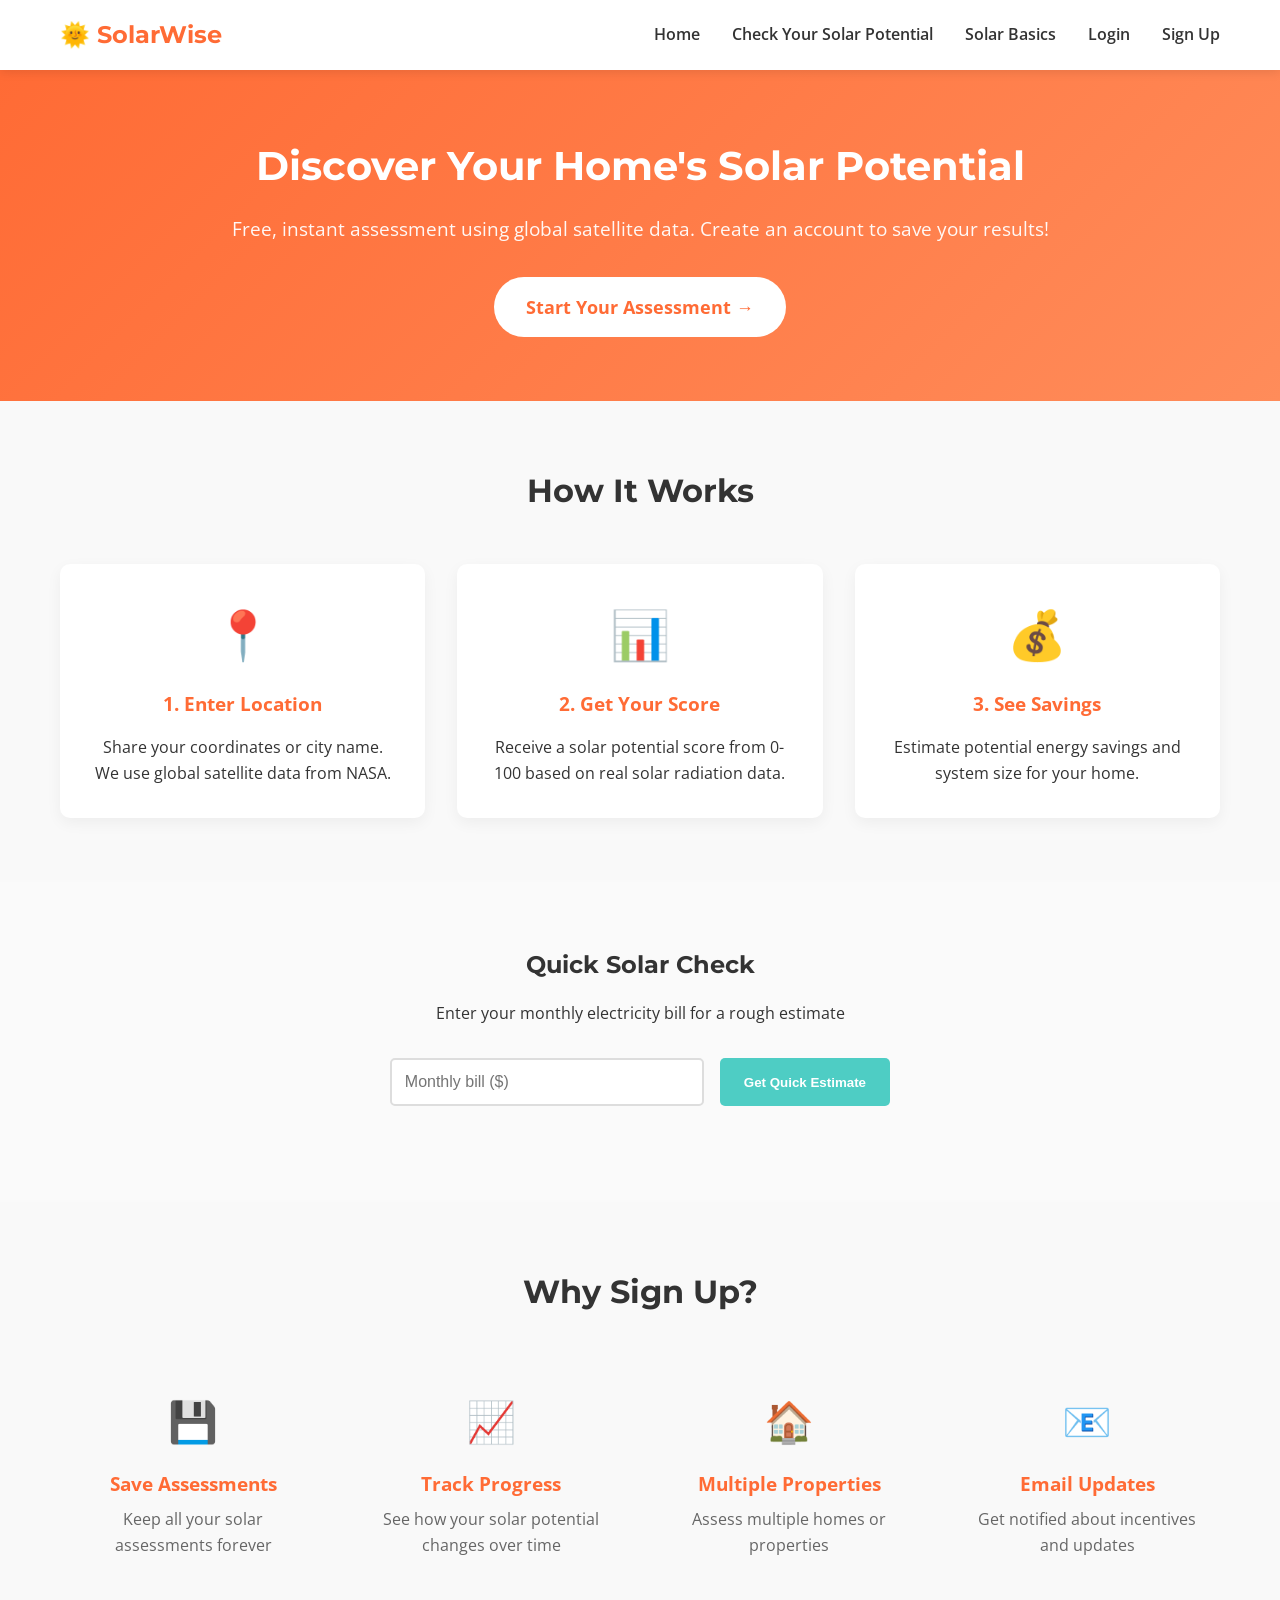
==== frontend/index.html @ cf18c6bc "Initial commit: SolarWise solar assessment platform" ====
<!DOCTYPE html>
<html lang="en">
<head>
    <meta charset="UTF-8">
    <meta name="viewport" content="width=device-width, initial-scale=1.0">
    <title>SolarWise - Solar Energy Education Platform</title>
    <link rel="stylesheet" href="css/style.css">
    <link href="https://fonts.googleapis.com/css2?family=Montserrat:wght@400;600;700&family=Open+Sans:wght@400;600&display=swap" rel="stylesheet">
</head>
<body>
    <nav class="navbar">
        <div class="container">
            <div class="logo">🌞 SolarWise</div>
            <ul class="nav-links" id="navLinks">
                <!-- Will be populated by JavaScript -->
            </ul>
        </div>
    </nav>

    <header class="hero">
        <div class="container">
            <h1>Discover Your Home's Solar Potential</h1>
            <p class="hero-subtitle">Free, instant assessment using global satellite data. Create an account to save your results!</p>
            <a href="assessment.html" class="cta-button">Start Your Assessment →</a>
        </div>
    </header>

    <section class="features">
        <div class="container">
            <h2>How It Works</h2>
            <div class="feature-grid">
                <div class="feature-card">
                    <div class="feature-icon">📍</div>
                    <h3>1. Enter Location</h3>
                    <p>Share your coordinates or city name. We use global satellite data from NASA.</p>
                </div>
                <div class="feature-card">
                    <div class="feature-icon">📊</div>
                    <h3>2. Get Your Score</h3>
                    <p>Receive a solar potential score from 0-100 based on real solar radiation data.</p>
                </div>
                <div class="feature-card">
                    <div class="feature-icon">💰</div>
                    <h3>3. See Savings</h3>
                    <p>Estimate potential energy savings and system size for your home.</p>
                </div>
            </div>
        </div>
    </section>

    <section class="quick-assessment">
        <div class="container">
            <h2>Quick Solar Check</h2>
            <p>Enter your monthly electricity bill for a rough estimate</p>
            <form id="quickForm" class="quick-form">
                <input type="number" id="quickBill" placeholder="Monthly bill ($)" min="0" step="10" required>
                <button type="submit" class="btn-secondary">Get Quick Estimate</button>
            </form>
            <div id="quickResult" class="quick-result" style="display: none;"></div>
        </div>
    </section>

    <section class="benefits">
        <div class="container">
            <h2>Why Sign Up?</h2>
            <div class="benefits-grid">
                <div class="benefit-item">
                    <span class="benefit-icon">💾</span>
                    <h3>Save Assessments</h3>
                    <p>Keep all your solar assessments forever</p>
                </div>
                <div class="benefit-item">
                    <span class="benefit-icon">📈</span>
                    <h3>Track Progress</h3>
                    <p>See how your solar potential changes over time</p>
                </div>
                <div class="benefit-item">
                    <span class="benefit-icon">🏠</span>
                    <h3>Multiple Properties</h3>
                    <p>Assess multiple homes or properties</p>
                </div>
                <div class="benefit-item">
                    <span class="benefit-icon">📧</span>
                    <h3>Email Updates</h3>
                    <p>Get notified about incentives and updates</p>
                </div>
            </div>
        </div>
    </section>

    <script src="js/auth.js"></script>
    <script src="js/app.js"></script>
</body>
</html>
---- frontend/css/style.css ----
* {
    margin: 0;
    padding: 0;
    box-sizing: border-box;
}

body {
    font-family: 'Open Sans', sans-serif;
    line-height: 1.6;
    color: #333;
    background-color: #fafafa;
}

.container {
    max-width: 1200px;
    margin: 0 auto;
    padding: 0 20px;
}

/* Navigation */
.navbar {
    background: white;
    box-shadow: 0 2px 10px rgba(0,0,0,0.1);
    position: sticky;
    top: 0;
    z-index: 100;
}

.navbar .container {
    display: flex;
    justify-content: space-between;
    align-items: center;
    padding: 1rem 20px;
}

.logo {
    font-size: 1.5rem;
    font-weight: 700;
    color: #FF6B35;
    font-family: 'Montserrat', sans-serif;
}

.nav-links {
    display: flex;
    list-style: none;
    gap: 2rem;
}

.nav-links a {
    text-decoration: none;
    color: #333;
    font-weight: 600;
    transition: color 0.3s;
}

.nav-links a:hover {
    color: #FF6B35;
}

/* Hero Section */
.hero {
    background: linear-gradient(135deg, #FF6B35 0%, #FF8C5A 100%);
    color: white;
    padding: 4rem 0;
    text-align: center;
}

.hero h1 {
    font-size: 2.5rem;
    margin-bottom: 1rem;
    font-family: 'Montserrat', sans-serif;
}

.hero-subtitle {
    font-size: 1.2rem;
    margin-bottom: 2rem;
    opacity: 0.95;
}

.cta-button {
    display: inline-block;
    background: white;
    color: #FF6B35;
    padding: 1rem 2rem;
    border-radius: 50px;
    text-decoration: none;
    font-weight: 700;
    font-size: 1.1rem;
    transition: transform 0.3s, box-shadow 0.3s;
}

.cta-button:hover {
    transform: translateY(-2px);
    box-shadow: 0 5px 20px rgba(0,0,0,0.2);
}

/* Features Section */
.features {
    padding: 4rem 0;
    background: #f9f9f9;
}

.features h2 {
    text-align: center;
    margin-bottom: 3rem;
    font-family: 'Montserrat', sans-serif;
    font-size: 2rem;
}

.feature-grid {
    display: grid;
    grid-template-columns: repeat(auto-fit, minmax(300px, 1fr));
    gap: 2rem;
}

.feature-card {
    background: white;
    padding: 2rem;
    border-radius: 10px;
    text-align: center;
    box-shadow: 0 5px 15px rgba(0,0,0,0.05);
    transition: transform 0.3s;
}

.feature-card:hover {
    transform: translateY(-5px);
}

.feature-icon {
    font-size: 3rem;
    margin-bottom: 1rem;
}

.feature-card h3 {
    margin-bottom: 1rem;
    color: #FF6B35;
}

/* Quick Assessment */
.quick-assessment {
    padding: 4rem 0;
    text-align: center;
}

.quick-assessment h2 {
    margin-bottom: 1rem;
    font-family: 'Montserrat', sans-serif;
}

.quick-form {
    max-width: 500px;
    margin: 2rem auto;
    display: flex;
    gap: 1rem;
}

.quick-form input {
    flex: 1;
    padding: 0.8rem;
    border: 2px solid #ddd;
    border-radius: 5px;
    font-size: 1rem;
}

.btn-secondary {
    background: #4ECDC4;
    color: white;
    border: none;
    padding: 0.8rem 1.5rem;
    border-radius: 5px;
    cursor: pointer;
    font-weight: 600;
    transition: background 0.3s;
}

.btn-secondary:hover {
    background: #45b7aa;
}

.quick-result {
    margin-top: 2rem;
    padding: 1.5rem;
    background: #e8f5e9;
    border-radius: 10px;
    display: inline-block;
    max-width: 500px;
    margin-left: auto;
    margin-right: auto;
}

/* Benefits Section */
.benefits {
    padding: 4rem 0;
    background: #f9f9f9;
}

.benefits h2 {
    text-align: center;
    margin-bottom: 3rem;
    font-family: 'Montserrat', sans-serif;
    font-size: 2rem;
}

.benefits-grid {
    display: grid;
    grid-template-columns: repeat(auto-fit, minmax(250px, 1fr));
    gap: 2rem;
}

.benefit-item {
    text-align: center;
    padding: 1.5rem;
}

.benefit-icon {
    font-size: 2.5rem;
    display: block;
    margin-bottom: 1rem;
}

.benefit-item h3 {
    margin-bottom: 0.5rem;
    color: #FF6B35;
}

.benefit-item p {
    color: #666;
}

/* Responsive Design */
@media (max-width: 768px) {
    .nav-links {
        display: none;
    }
    
    .hero h1 {
        font-size: 2rem;
    }
    
    .quick-form {
        flex-direction: column;
    }
    
    .feature-grid {
        grid-template-columns: 1fr;
    }
    
    .benefits-grid {
        grid-template-columns: 1fr;
    }
}
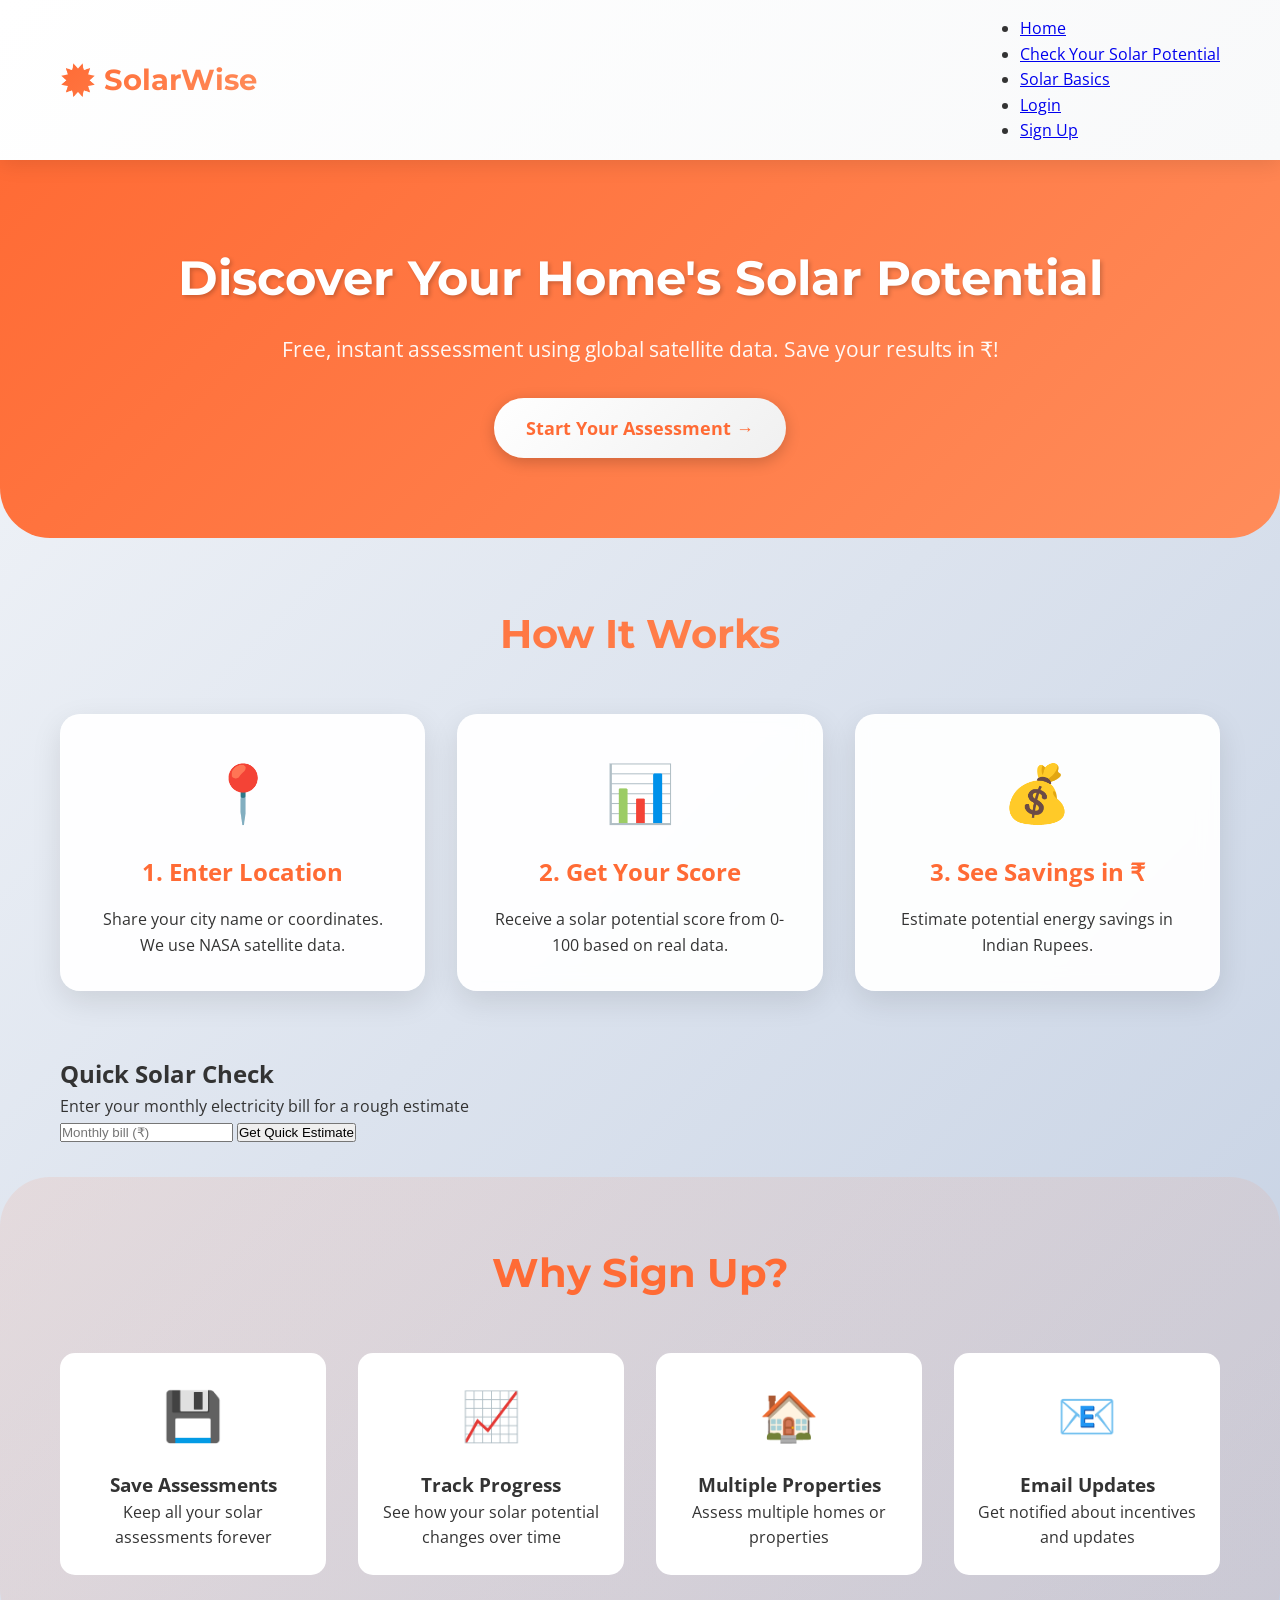
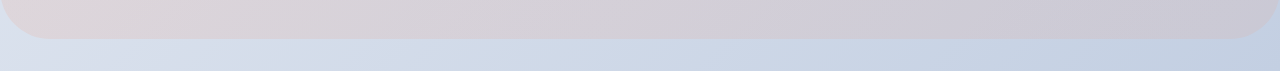
==== commit 4dce4d76: "Enhanced frontend: Added gradients, animations, better icons, dynamic solar basics page, and improve" ====
--- a/frontend/index.html
+++ b/frontend/index.html
@@ -12,7 +12,7 @@
         <div class="container">
             <div class="logo">🌞 SolarWise</div>
             <ul class="nav-links" id="navLinks">
-                <!-- Will be populated by JavaScript -->
+                <!-- Populated by JavaScript -->
             </ul>
         </div>
     </nav>
@@ -20,7 +20,7 @@
     <header class="hero">
         <div class="container">
             <h1>Discover Your Home's Solar Potential</h1>
-            <p class="hero-subtitle">Free, instant assessment using global satellite data. Create an account to save your results!</p>
+            <p class="hero-subtitle">Free, instant assessment using global satellite data. Save your results in ₹!</p>
             <a href="assessment.html" class="cta-button">Start Your Assessment →</a>
         </div>
     </header>
@@ -32,17 +32,17 @@
                 <div class="feature-card">
                     <div class="feature-icon">📍</div>
                     <h3>1. Enter Location</h3>
-                    <p>Share your coordinates or city name. We use global satellite data from NASA.</p>
+                    <p>Share your city name or coordinates. We use NASA satellite data.</p>
                 </div>
                 <div class="feature-card">
                     <div class="feature-icon">📊</div>
                     <h3>2. Get Your Score</h3>
-                    <p>Receive a solar potential score from 0-100 based on real solar radiation data.</p>
+                    <p>Receive a solar potential score from 0-100 based on real data.</p>
                 </div>
                 <div class="feature-card">
                     <div class="feature-icon">💰</div>
-                    <h3>3. See Savings</h3>
-                    <p>Estimate potential energy savings and system size for your home.</p>
+                    <h3>3. See Savings in ₹</h3>
+                    <p>Estimate potential energy savings in Indian Rupees.</p>
                 </div>
             </div>
         </div>
@@ -53,7 +53,7 @@
             <h2>Quick Solar Check</h2>
             <p>Enter your monthly electricity bill for a rough estimate</p>
             <form id="quickForm" class="quick-form">
-                <input type="number" id="quickBill" placeholder="Monthly bill ($)" min="0" step="10" required>
+                <input type="number" id="quickBill" placeholder="Monthly bill (₹)" min="0" step="100" required>
                 <button type="submit" class="btn-secondary">Get Quick Estimate</button>
             </form>
             <div id="quickResult" class="quick-result" style="display: none;"></div>
--- a/frontend/css/style.css
+++ b/frontend/css/style.css
@@ -1,3 +1,5 @@
+/* style.css - Enhanced Version */
+
 * {
     margin: 0;
     padding: 0;
@@ -8,7 +10,8 @@
     font-family: 'Open Sans', sans-serif;
     line-height: 1.6;
     color: #333;
-    background-color: #fafafa;
+    background: linear-gradient(135deg, #f5f7fa 0%, #c3cfe2 100%);
+    min-height: 100vh;
 }
 
 .container {
@@ -17,13 +20,14 @@
     padding: 0 20px;
 }
 
-/* Navigation */
+/* Navigation with gradient */
 .navbar {
-    background: white;
-    box-shadow: 0 2px 10px rgba(0,0,0,0.1);
+    background: linear-gradient(135deg, #ffffff 0%, #f8f9fa 100%);
+    box-shadow: 0 4px 20px rgba(0,0,0,0.1);
     position: sticky;
     top: 0;
     z-index: 100;
+    backdrop-filter: blur(10px);
 }
 
 .navbar .container {
@@ -34,52 +38,49 @@
 }
 
 .logo {
-    font-size: 1.5rem;
+    font-size: 1.8rem;
     font-weight: 700;
-    color: #FF6B35;
+    background: linear-gradient(135deg, #FF6B35 0%, #FF8C5A 100%);
+    -webkit-background-clip: text;
+    background-clip: text;
+    color: transparent;
     font-family: 'Montserrat', sans-serif;
 }
 
-.nav-links {
-    display: flex;
-    list-style: none;
-    gap: 2rem;
-}
-
-.nav-links a {
-    text-decoration: none;
-    color: #333;
-    font-weight: 600;
-    transition: color 0.3s;
-}
-
-.nav-links a:hover {
-    color: #FF6B35;
-}
-
-/* Hero Section */
+/* Hero Section with Animated Gradient */
 .hero {
-    background: linear-gradient(135deg, #FF6B35 0%, #FF8C5A 100%);
+    background: linear-gradient(135deg, #FF6B35 0%, #FF8C5A 50%, #FFB347 100%);
+    background-size: 200% 200%;
+    animation: gradientShift 5s ease infinite;
     color: white;
-    padding: 4rem 0;
-    text-align: center;
+    padding: 5rem 0;
+    text-align: center;
+    border-radius: 0 0 50px 50px;
+}
+
+@keyframes gradientShift {
+    0% { background-position: 0% 50%; }
+    50% { background-position: 100% 50%; }
+    100% { background-position: 0% 50%; }
 }
 
 .hero h1 {
-    font-size: 2.5rem;
+    font-size: 3rem;
     margin-bottom: 1rem;
     font-family: 'Montserrat', sans-serif;
+    text-shadow: 2px 2px 4px rgba(0,0,0,0.2);
 }
 
 .hero-subtitle {
-    font-size: 1.2rem;
+    font-size: 1.3rem;
     margin-bottom: 2rem;
     opacity: 0.95;
 }
 
+/* Button Styles */
 .cta-button {
     display: inline-block;
-    background: white;
+    background: linear-gradient(135deg, #ffffff 0%, #f0f0f0 100%);
     color: #FF6B35;
     padding: 1rem 2rem;
     border-radius: 50px;
@@ -87,24 +88,29 @@
     font-weight: 700;
     font-size: 1.1rem;
     transition: transform 0.3s, box-shadow 0.3s;
+    box-shadow: 0 4px 15px rgba(0,0,0,0.2);
 }
 
 .cta-button:hover {
-    transform: translateY(-2px);
-    box-shadow: 0 5px 20px rgba(0,0,0,0.2);
-}
-
-/* Features Section */
+    transform: translateY(-3px);
+    box-shadow: 0 6px 20px rgba(0,0,0,0.3);
+}
+
+/* Feature Cards with Icons */
 .features {
     padding: 4rem 0;
-    background: #f9f9f9;
+    background: transparent;
 }
 
 .features h2 {
     text-align: center;
     margin-bottom: 3rem;
     font-family: 'Montserrat', sans-serif;
-    font-size: 2rem;
+    font-size: 2.5rem;
+    background: linear-gradient(135deg, #FF6B35 0%, #FF8C5A 100%);
+    -webkit-background-clip: text;
+    background-clip: text;
+    color: transparent;
 }
 
 .feature-grid {
@@ -114,91 +120,53 @@
 }
 
 .feature-card {
-    background: white;
-    padding: 2rem;
-    border-radius: 10px;
-    text-align: center;
-    box-shadow: 0 5px 15px rgba(0,0,0,0.05);
-    transition: transform 0.3s;
+    background: rgba(255, 255, 255, 0.95);
+    backdrop-filter: blur(10px);
+    padding: 2rem;
+    border-radius: 20px;
+    text-align: center;
+    box-shadow: 0 10px 30px rgba(0,0,0,0.1);
+    transition: transform 0.3s, box-shadow 0.3s;
+    border: 1px solid rgba(255,255,255,0.2);
 }
 
 .feature-card:hover {
-    transform: translateY(-5px);
+    transform: translateY(-10px);
+    box-shadow: 0 20px 40px rgba(0,0,0,0.15);
 }
 
 .feature-icon {
-    font-size: 3rem;
-    margin-bottom: 1rem;
+    font-size: 3.5rem;
+    margin-bottom: 1rem;
+    display: inline-block;
+    animation: float 3s ease-in-out infinite;
+}
+
+@keyframes float {
+    0%, 100% { transform: translateY(0); }
+    50% { transform: translateY(-10px); }
 }
 
 .feature-card h3 {
     margin-bottom: 1rem;
     color: #FF6B35;
-}
-
-/* Quick Assessment */
-.quick-assessment {
-    padding: 4rem 0;
-    text-align: center;
-}
-
-.quick-assessment h2 {
-    margin-bottom: 1rem;
-    font-family: 'Montserrat', sans-serif;
-}
-
-.quick-form {
-    max-width: 500px;
-    margin: 2rem auto;
-    display: flex;
-    gap: 1rem;
-}
-
-.quick-form input {
-    flex: 1;
-    padding: 0.8rem;
-    border: 2px solid #ddd;
-    border-radius: 5px;
-    font-size: 1rem;
-}
-
-.btn-secondary {
-    background: #4ECDC4;
-    color: white;
-    border: none;
-    padding: 0.8rem 1.5rem;
-    border-radius: 5px;
-    cursor: pointer;
-    font-weight: 600;
-    transition: background 0.3s;
-}
-
-.btn-secondary:hover {
-    background: #45b7aa;
-}
-
-.quick-result {
-    margin-top: 2rem;
-    padding: 1.5rem;
-    background: #e8f5e9;
-    border-radius: 10px;
-    display: inline-block;
-    max-width: 500px;
-    margin-left: auto;
-    margin-right: auto;
+    font-size: 1.5rem;
 }
 
 /* Benefits Section */
 .benefits {
     padding: 4rem 0;
-    background: #f9f9f9;
+    background: linear-gradient(135deg, rgba(255,107,53,0.1) 0%, rgba(255,140,90,0.1) 100%);
+    border-radius: 50px;
+    margin: 2rem 0;
 }
 
 .benefits h2 {
     text-align: center;
     margin-bottom: 3rem;
     font-family: 'Montserrat', sans-serif;
-    font-size: 2rem;
+    font-size: 2.5rem;
+    color: #FF6B35;
 }
 
 .benefits-grid {
@@ -210,35 +178,66 @@
 .benefit-item {
     text-align: center;
     padding: 1.5rem;
+    background: white;
+    border-radius: 15px;
+    transition: transform 0.3s;
+}
+
+.benefit-item:hover {
+    transform: scale(1.05);
 }
 
 .benefit-icon {
-    font-size: 2.5rem;
+    font-size: 3rem;
     display: block;
     margin-bottom: 1rem;
 }
 
-.benefit-item h3 {
-    margin-bottom: 0.5rem;
-    color: #FF6B35;
-}
-
-.benefit-item p {
-    color: #666;
+/* Assessment Form */
+.assessment-container {
+    max-width: 800px;
+    margin: 3rem auto;
+    padding: 2rem;
+    background: rgba(255, 255, 255, 0.95);
+    border-radius: 20px;
+    box-shadow: 0 20px 60px rgba(0,0,0,0.1);
+    backdrop-filter: blur(10px);
+}
+
+/* Results Page */
+.results-container {
+    max-width: 1000px;
+    margin: 3rem auto;
+    padding: 2rem;
+}
+
+.score-card {
+    background: linear-gradient(135deg, #FF6B35 0%, #FF8C5A 50%, #FFB347 100%);
+    background-size: 200% 200%;
+    animation: gradientShift 5s ease infinite;
+    color: white;
+    padding: 3rem;
+    border-radius: 20px;
+    text-align: center;
+    margin-bottom: 2rem;
+}
+
+.score-number {
+    font-size: 5rem;
+    font-weight: 700;
+    display: block;
+    line-height: 1;
+    text-shadow: 2px 2px 4px rgba(0,0,0,0.2);
 }
 
 /* Responsive Design */
 @media (max-width: 768px) {
-    .nav-links {
-        display: none;
-    }
-    
     .hero h1 {
         font-size: 2rem;
     }
     
-    .quick-form {
-        flex-direction: column;
+    .hero-subtitle {
+        font-size: 1rem;
     }
     
     .feature-grid {
@@ -248,4 +247,92 @@
     .benefits-grid {
         grid-template-columns: 1fr;
     }
+    
+    .score-number {
+        font-size: 3rem;
+    }
+}
+
+/* Loading Animation */
+.spinner {
+    border: 4px solid #f3f3f3;
+    border-top: 4px solid #FF6B35;
+    border-radius: 50%;
+    width: 50px;
+    height: 50px;
+    animation: spin 1s linear infinite;
+    margin: 0 auto 1rem;
+}
+
+@keyframes spin {
+    0% { transform: rotate(0deg); }
+    100% { transform: rotate(360deg); }
+}
+
+/* Auth Pages */
+.auth-container {
+    display: flex;
+    justify-content: center;
+    align-items: center;
+    min-height: calc(100vh - 200px);
+    padding: 2rem;
+    background: linear-gradient(135deg, rgba(255,107,53,0.1) 0%, rgba(255,140,90,0.1) 100%);
+}
+
+.auth-box {
+    max-width: 450px;
+    width: 100%;
+    padding: 2.5rem;
+    background: rgba(255, 255, 255, 0.95);
+    border-radius: 20px;
+    box-shadow: 0 20px 60px rgba(0,0,0,0.1);
+    backdrop-filter: blur(10px);
+}
+
+/* Profile Page */
+.profile-container {
+    max-width: 1200px;
+    margin: 2rem auto;
+    display: grid;
+    grid-template-columns: 300px 1fr;
+    gap: 2rem;
+    padding: 0 20px;
+}
+
+.profile-sidebar {
+    background: linear-gradient(135deg, #ffffff 0%, #f8f9fa 100%);
+    border-radius: 20px;
+    box-shadow: 0 10px 30px rgba(0,0,0,0.1);
+    padding: 2rem;
+    height: fit-content;
+}
+
+.assessment-card {
+    background: linear-gradient(135deg, #ffffff 0%, #f8f9fa 100%);
+    border-left: 5px solid #FF6B35;
+    padding: 1.5rem;
+    margin-bottom: 1rem;
+    border-radius: 10px;
+    transition: transform 0.3s;
+}
+
+.assessment-card:hover {
+    transform: translateX(5px);
+}
+
+/* Delete Account Button */
+.delete-account-btn {
+    background: linear-gradient(135deg, #c62828 0%, #b71c1c 100%);
+    color: white;
+    border: none;
+    padding: 0.8rem 1.5rem;
+    border-radius: 10px;
+    cursor: pointer;
+    font-weight: 600;
+    transition: transform 0.3s, box-shadow 0.3s;
+}
+
+.delete-account-btn:hover {
+    transform: translateY(-2px);
+    box-shadow: 0 5px 15px rgba(198,40,40,0.3);
 }
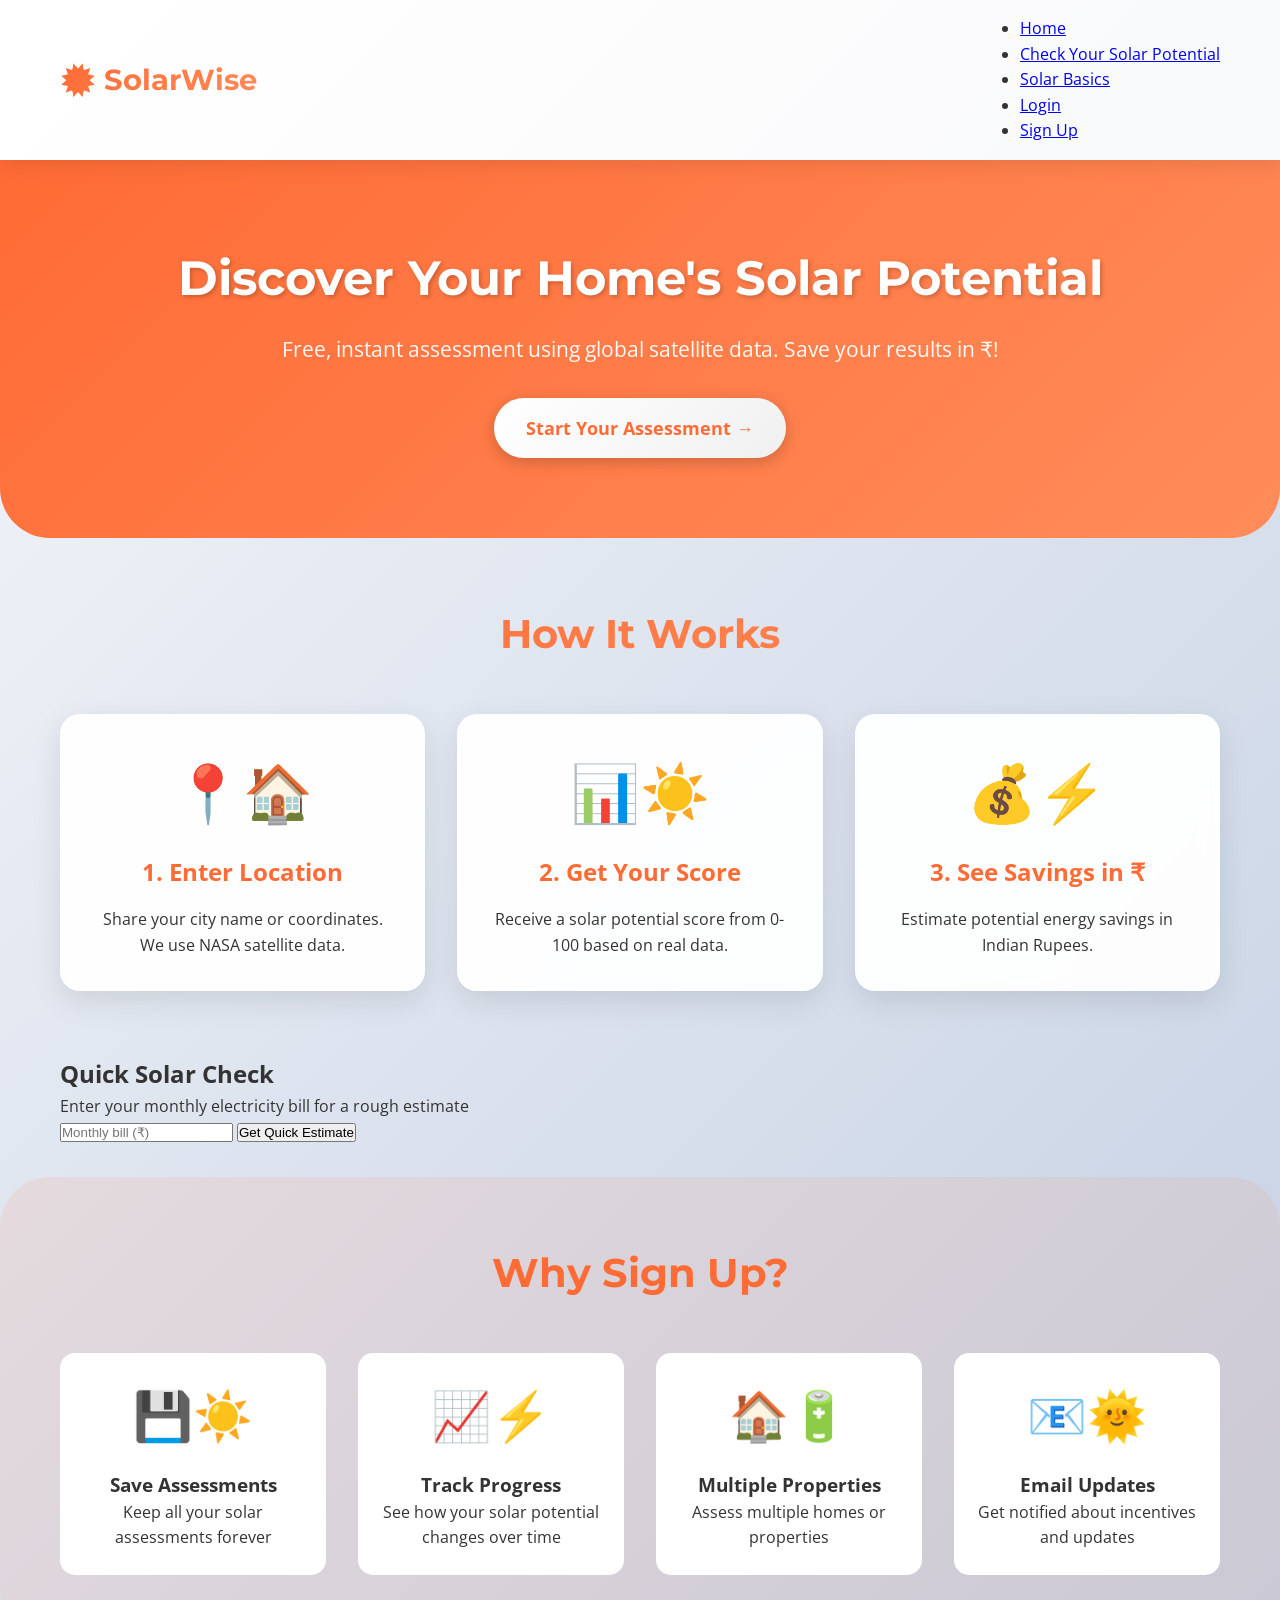
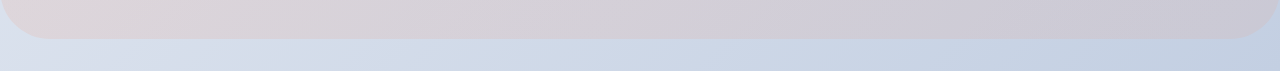
==== commit 54473edd: "Updatated fronend files" ====
--- a/frontend/index.html
+++ b/frontend/index.html
@@ -17,7 +17,7 @@
         </div>
     </nav>
 
-    <header class="hero">
+    <header class="hero" style="background: linear-gradient(135deg, #FF6B35 0%, #FF8C5A 50%, #FFB347 100%); background-size: 200% 200%; animation: gradientShift 6s ease infinite;">
         <div class="container">
             <h1>Discover Your Home's Solar Potential</h1>
             <p class="hero-subtitle">Free, instant assessment using global satellite data. Save your results in ₹!</p>
@@ -29,18 +29,18 @@
         <div class="container">
             <h2>How It Works</h2>
             <div class="feature-grid">
-                <div class="feature-card">
-                    <div class="feature-icon">📍</div>
+                <div class="feature-card" style="animation: float 3s ease-in-out infinite;">
+                    <div class="feature-icon" style="font-size: 3.5rem;">📍🏠</div>
                     <h3>1. Enter Location</h3>
                     <p>Share your city name or coordinates. We use NASA satellite data.</p>
                 </div>
-                <div class="feature-card">
-                    <div class="feature-icon">📊</div>
+                <div class="feature-card" style="animation: float 3s ease-in-out infinite 0.5s both;">
+                    <div class="feature-icon" style="font-size: 3.5rem;">📊☀️</div>
                     <h3>2. Get Your Score</h3>
                     <p>Receive a solar potential score from 0-100 based on real data.</p>
                 </div>
-                <div class="feature-card">
-                    <div class="feature-icon">💰</div>
+                <div class="feature-card" style="animation: float 3s ease-in-out infinite 1s both;">
+                    <div class="feature-icon" style="font-size: 3.5rem;">💰⚡</div>
                     <h3>3. See Savings in ₹</h3>
                     <p>Estimate potential energy savings in Indian Rupees.</p>
                 </div>
@@ -64,23 +64,23 @@
         <div class="container">
             <h2>Why Sign Up?</h2>
             <div class="benefits-grid">
-                <div class="benefit-item">
-                    <span class="benefit-icon">💾</span>
+                <div class="benefit-item" style="transition: transform 0.4s, box-shadow 0.4s;">
+                    <span class="benefit-icon" style="font-size: 3rem;">💾☀️</span>
                     <h3>Save Assessments</h3>
                     <p>Keep all your solar assessments forever</p>
                 </div>
-                <div class="benefit-item">
-                    <span class="benefit-icon">📈</span>
+                <div class="benefit-item" style="transition: transform 0.4s, box-shadow 0.4s;">
+                    <span class="benefit-icon" style="font-size: 3rem;">📈⚡</span>
                     <h3>Track Progress</h3>
                     <p>See how your solar potential changes over time</p>
                 </div>
-                <div class="benefit-item">
-                    <span class="benefit-icon">🏠</span>
+                <div class="benefit-item" style="transition: transform 0.4s, box-shadow 0.4s;">
+                    <span class="benefit-icon" style="font-size: 3rem;">🏠🔋</span>
                     <h3>Multiple Properties</h3>
                     <p>Assess multiple homes or properties</p>
                 </div>
-                <div class="benefit-item">
-                    <span class="benefit-icon">📧</span>
+                <div class="benefit-item" style="transition: transform 0.4s, box-shadow 0.4s;">
+                    <span class="benefit-icon" style="font-size: 3rem;">📧🌞</span>
                     <h3>Email Updates</h3>
                     <p>Get notified about incentives and updates</p>
                 </div>
@@ -88,6 +88,21 @@
         </div>
     </section>
 
+    <style>
+        @keyframes gradientShift {
+            0%, 100% { background-position: 0% 50%; }
+            50% { background-position: 100% 50%; }
+        }
+        @keyframes float {
+            0%, 100% { transform: translateY(0px); }
+            50% { transform: translateY(-10px); }
+        }
+        .feature-card:hover, .benefit-item:hover {
+            transform: translateY(-10px) scale(1.02) !important;
+            box-shadow: 0 20px 40px rgba(255,107,53,0.3) !important;
+        }
+    </style>
+
     <script src="js/auth.js"></script>
     <script src="js/app.js"></script>
 </body>
--- a/frontend/css/style.css
+++ b/frontend/css/style.css
@@ -335,4 +335,41 @@
 .delete-account-btn:hover {
     transform: translateY(-2px);
     box-shadow: 0 5px 15px rgba(198,40,40,0.3);
-}+}
+
+/* Extra Dynamic Touches */
+.quick-form input:focus {
+    outline: none;
+    box-shadow: 0 0 20px rgba(255,107,53,0.4);
+    transform: scale(1.02);
+    transition: all 0.3s;
+}
+
+.component-card::before,
+.system-card::before {
+    content: '';
+    position: absolute;
+    top: 0;
+    left: -100%;
+    width: 100%;
+    height: 100%;
+    background: linear-gradient(90deg, transparent, rgba(255,255,255,0.3), transparent);
+    transition: left 0.5s;
+}
+
+.component-card:hover::before,
+.system-card:hover::before {
+    left: 100%;
+}
+
+/* Pulse for CTAs */
+@keyframes pulseGlow {
+    0%, 100% { box-shadow: 0 0 20px rgba(255,107,53,0.5); }
+    50% { box-shadow: 0 0 40px rgba(255,107,53,0.8); }
+}
+
+.cta-button:active {
+    animation: pulseGlow 0.3s ease;
+}
+
+
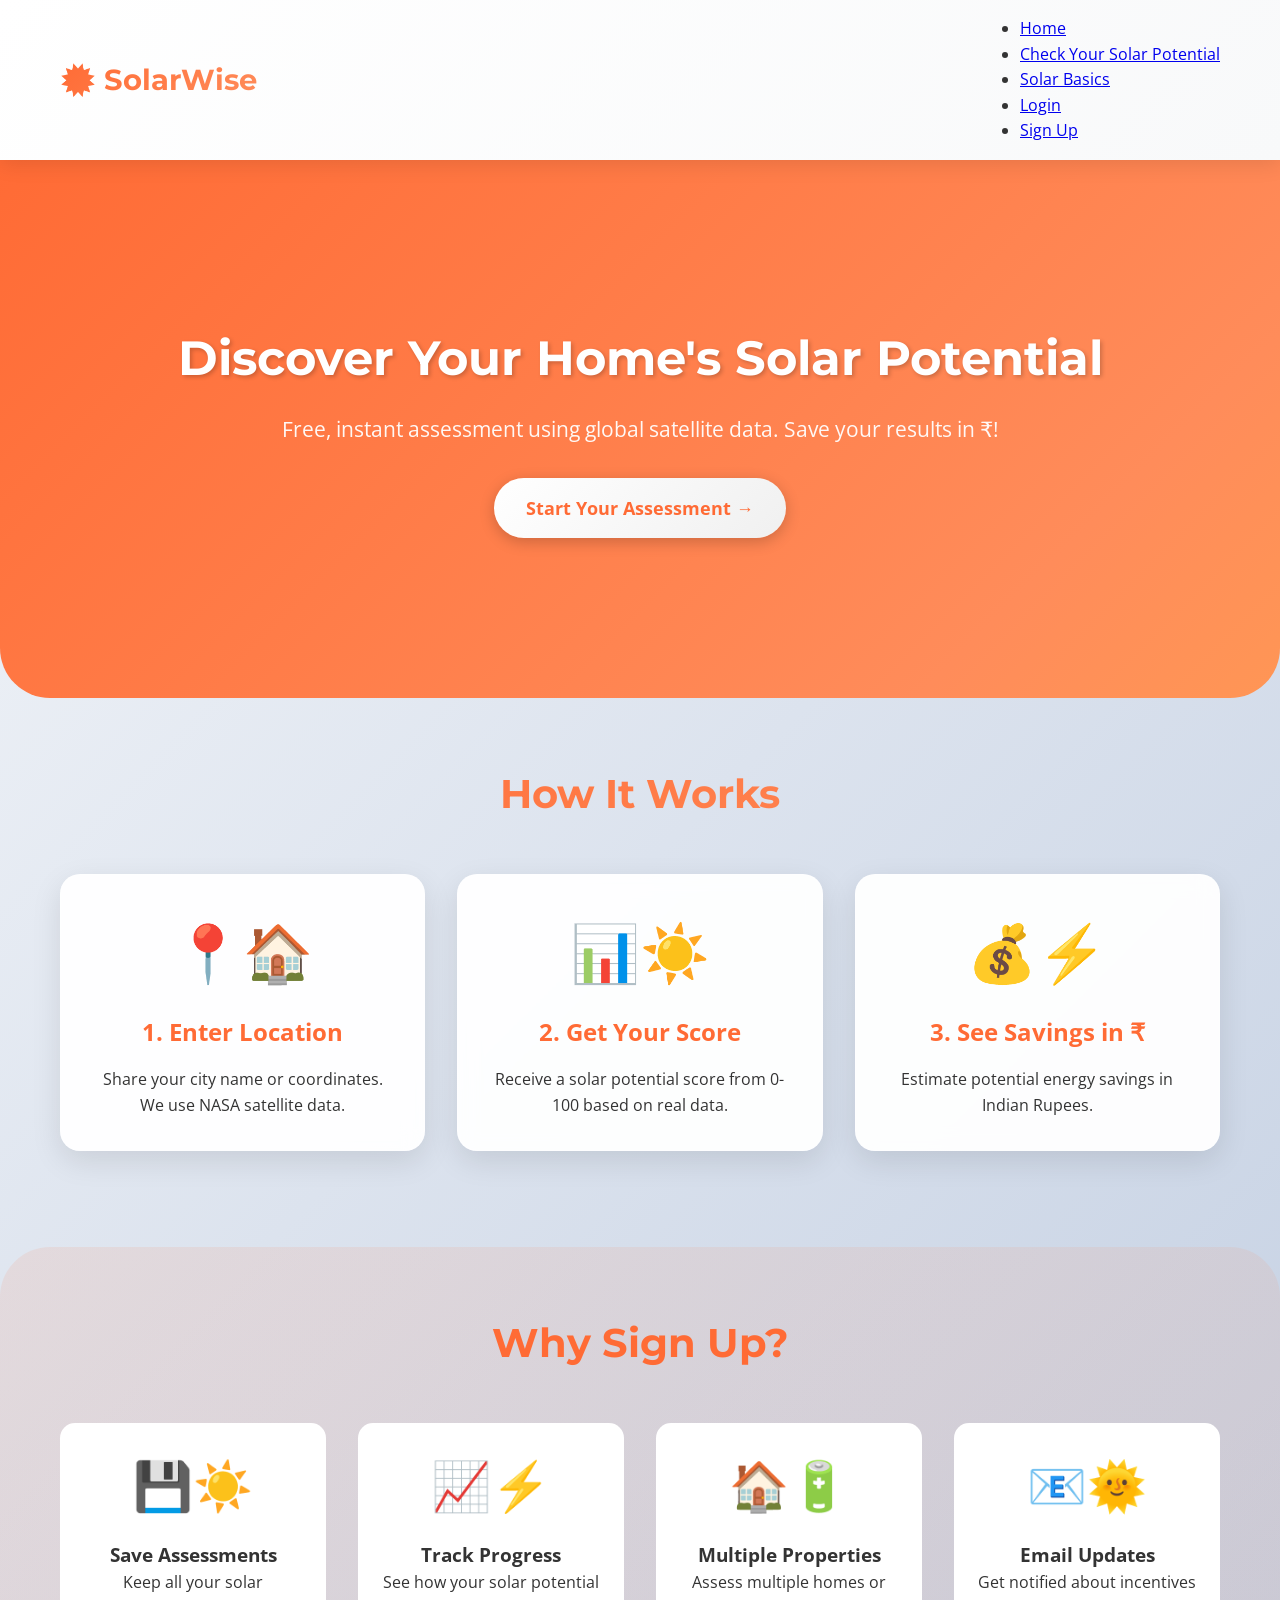
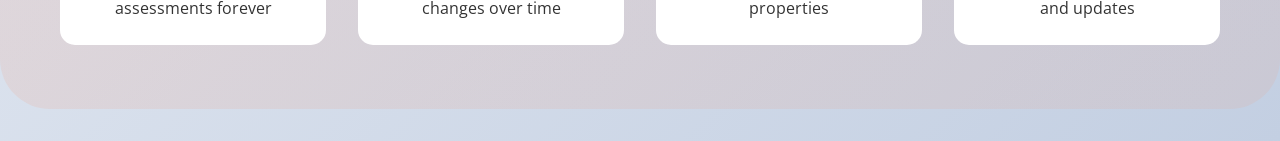
==== commit eb77ec21: "Redirected Login page" ====
--- a/frontend/index.html
+++ b/frontend/index.html
@@ -17,7 +17,7 @@
         </div>
     </nav>
 
-    <header class="hero" style="background: linear-gradient(135deg, #FF6B35 0%, #FF8C5A 50%, #FFB347 100%); background-size: 200% 200%; animation: gradientShift 6s ease infinite;">
+    <header class="hero" style="padding: 10rem 0; background: linear-gradient(135deg, #FF6B35 0%, #FF8C5A 20%, #FFB347 40%, #FF8E53 60%, #FFA726 80%, #FF6B35 100%); background-size: 400% 400%; animation: waveGradient 10s ease infinite;">
         <div class="container">
             <h1>Discover Your Home's Solar Potential</h1>
             <p class="hero-subtitle">Free, instant assessment using global satellite data. Save your results in ₹!</p>
@@ -45,18 +45,6 @@
                     <p>Estimate potential energy savings in Indian Rupees.</p>
                 </div>
             </div>
-        </div>
-    </section>
-
-    <section class="quick-assessment">
-        <div class="container">
-            <h2>Quick Solar Check</h2>
-            <p>Enter your monthly electricity bill for a rough estimate</p>
-            <form id="quickForm" class="quick-form">
-                <input type="number" id="quickBill" placeholder="Monthly bill (₹)" min="0" step="100" required>
-                <button type="submit" class="btn-secondary">Get Quick Estimate</button>
-            </form>
-            <div id="quickResult" class="quick-result" style="display: none;"></div>
         </div>
     </section>
 
@@ -89,9 +77,22 @@
     </section>
 
     <style>
-        @keyframes gradientShift {
-            0%, 100% { background-position: 0% 50%; }
-            50% { background-position: 100% 50%; }
+        @keyframes waveGradient {
+            0% { 
+                background-position: 0% 50%; 
+            }
+            25% { 
+                background-position: 100% 50%; 
+            }
+            50% { 
+                background-position: 100% 100%; 
+            }
+            75% { 
+                background-position: 0% 100%; 
+            }
+            100% { 
+                background-position: 0% 50%; 
+            }
         }
         @keyframes float {
             0%, 100% { transform: translateY(0px); }
